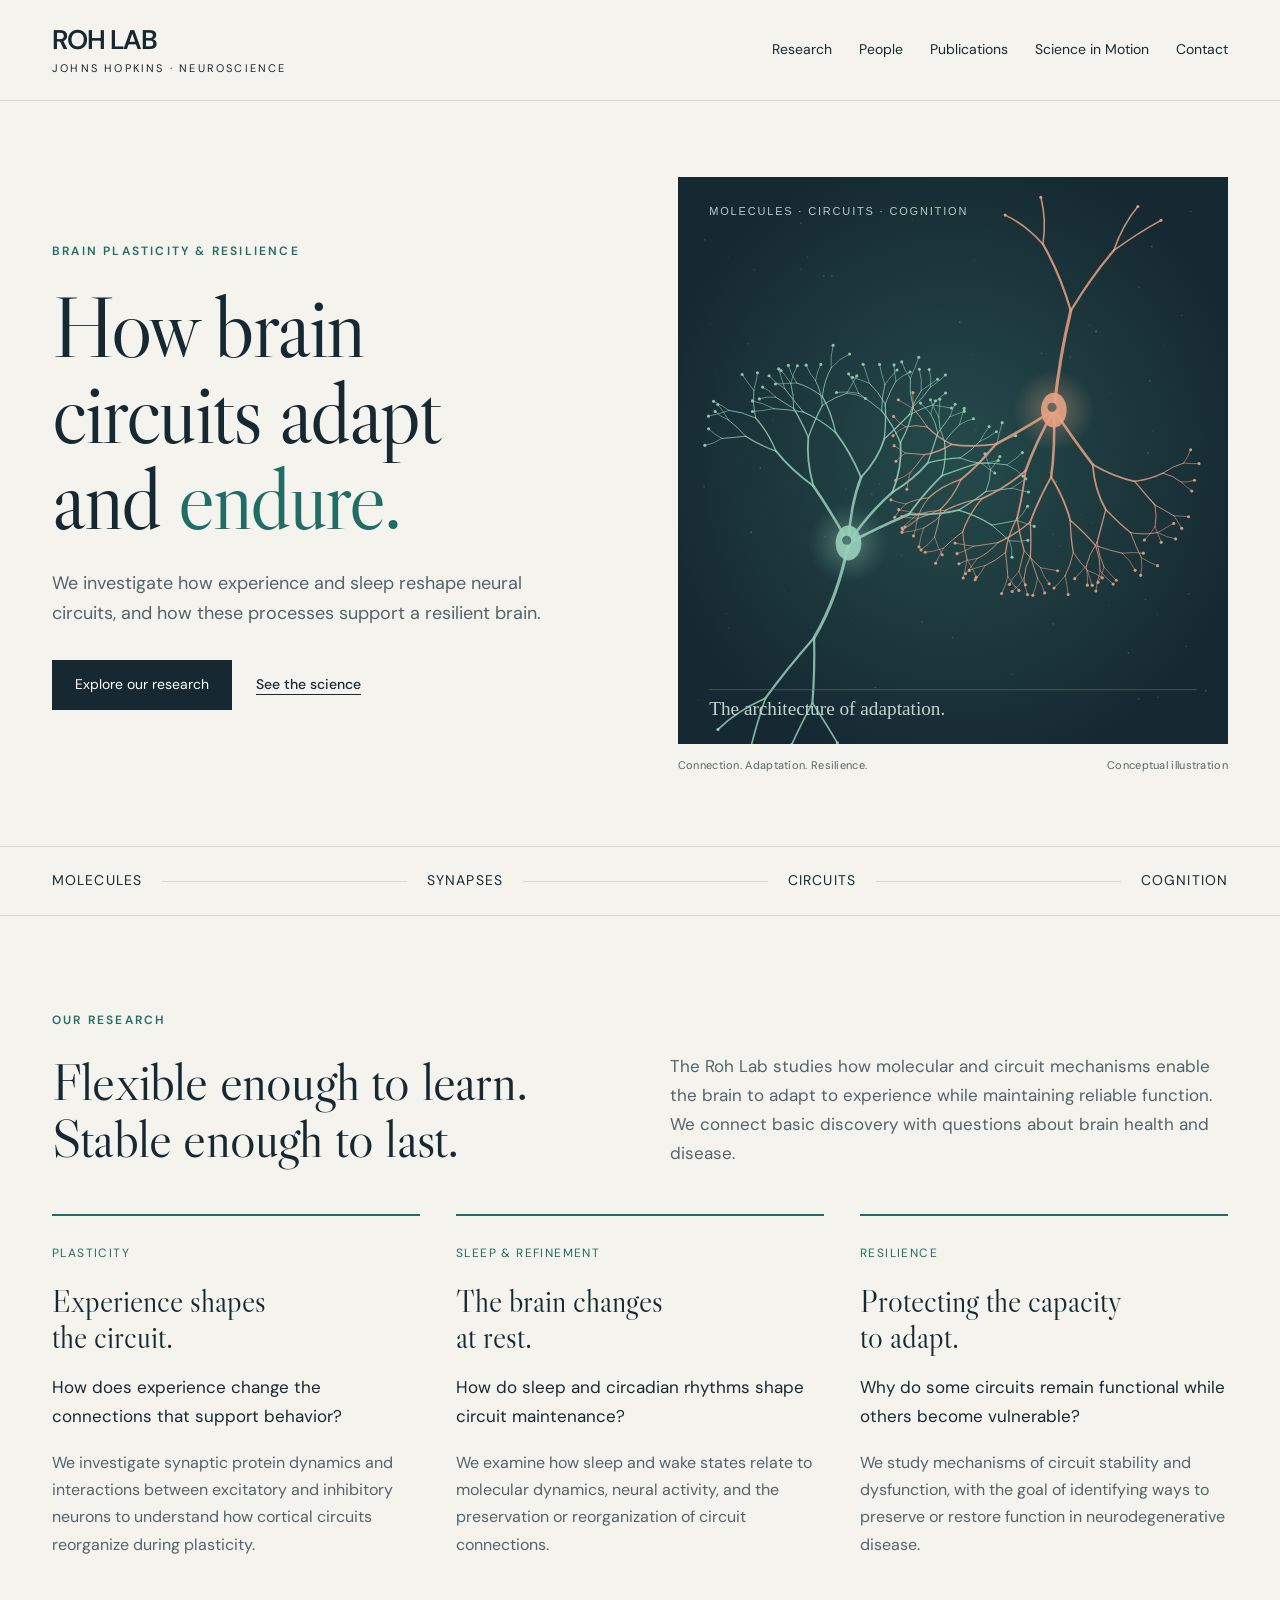
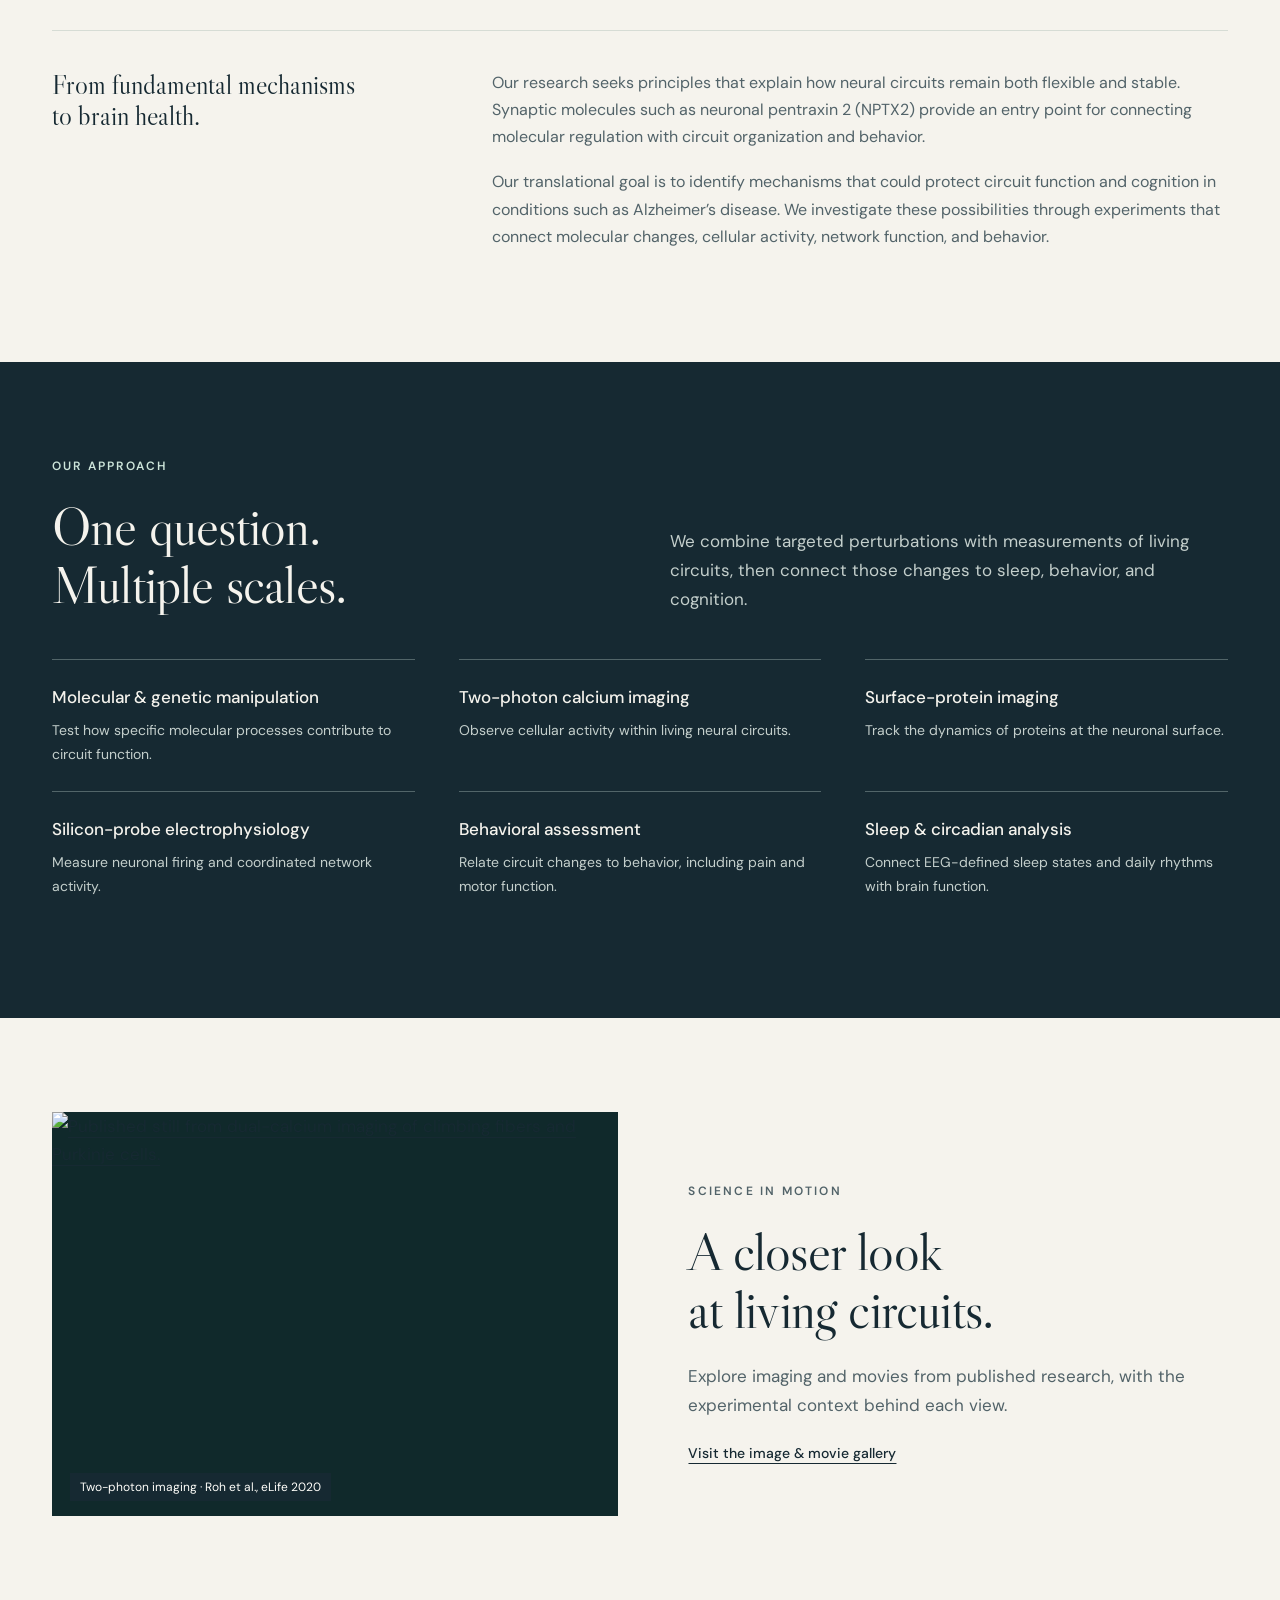
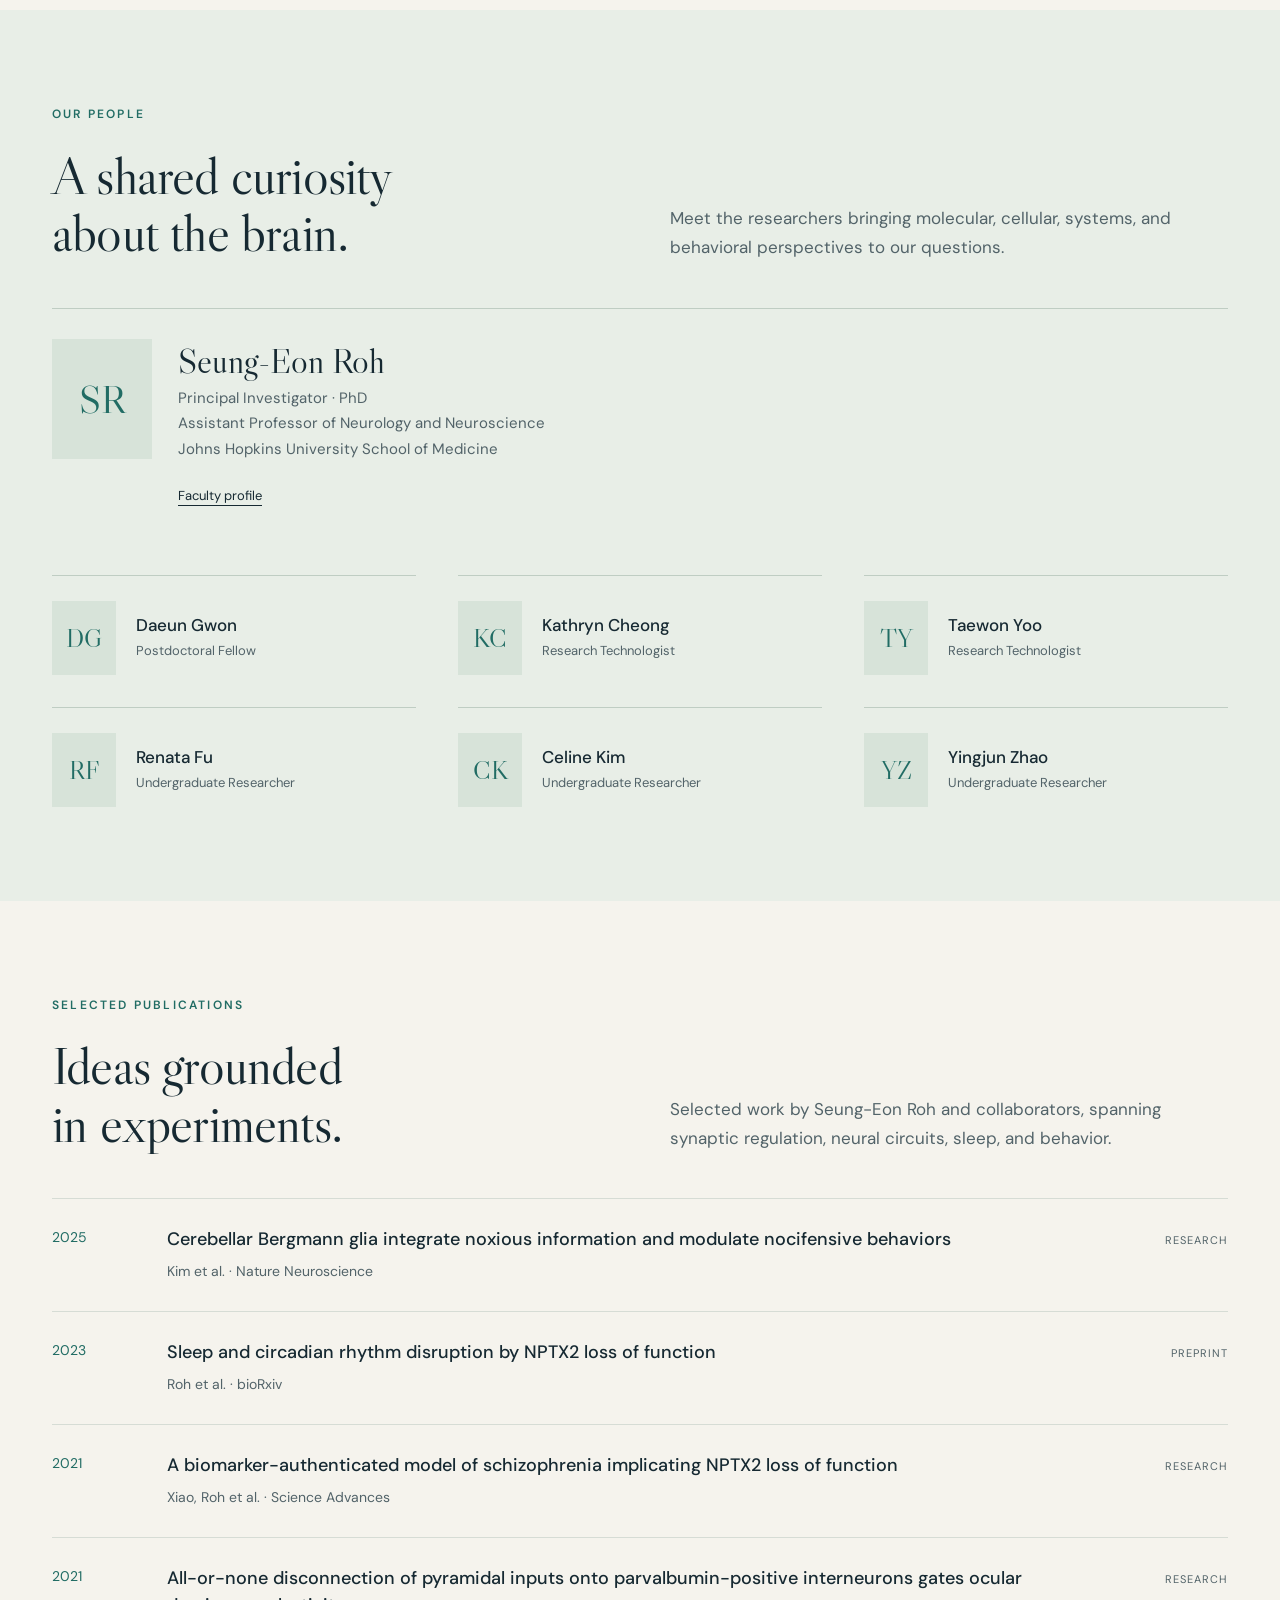
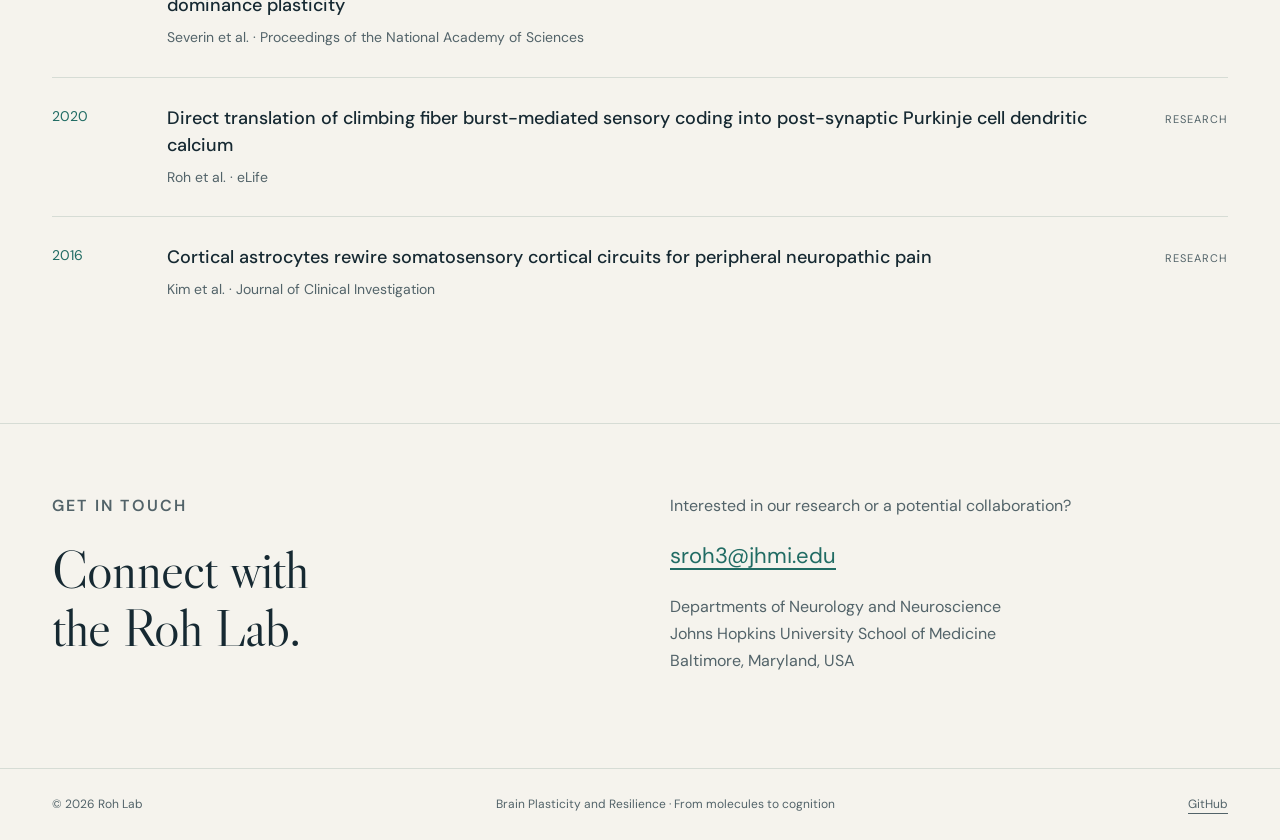
==== index.html @ f1be4c91 "Create Roh Lab research website and media gallery Add responsive research, people, publications, and" ====
<!doctype html>
<html lang="en"><head><meta charset="utf-8"><meta name="viewport" content="width=device-width,initial-scale=1"><meta name="description" content="The Roh Lab at Johns Hopkins studies molecular and circuit mechanisms of brain plasticity, sleep, and resilience, from molecules to cognition."><meta name="theme-color" content="#162932"><title>Roh Lab | Brain Plasticity and Resilience</title><link rel="stylesheet" href="style.css"><link rel="icon" href="data:image/svg+xml,%3Csvg xmlns='http://www.w3.org/2000/svg' viewBox='0 0 64 64'%3E%3Crect width='64' height='64' rx='12' fill='%23162932'/%3E%3Ctext x='32' y='45' text-anchor='middle' font-family='Georgia' font-size='44' fill='%23cde5da'%3ER%3C/text%3E%3C/svg%3E"></head>
<body><a class="skip" href="#main">Skip to content</a><header class="site-header"><div class="wrap header-inner"><a class="brand" href="index.html" aria-label="Roh Lab home"><strong>ROH LAB</strong><span>Johns Hopkins · Neuroscience</span></a><nav class="nav" aria-label="Main navigation"><a href="#research">Research</a><a href="#people">People</a><a href="#publications">Publications</a><a href="media.html">Science in Motion</a><a href="#contact">Contact</a></nav></div></header>
<main id="main"><section class="hero"><div class="wrap hero-grid"><div><p class="eyebrow">Brain plasticity &amp; resilience</p><h1>How brain<br>circuits adapt<br>and <em>endure.</em></h1><p class="hero-copy">We investigate how experience and sleep reshape neural circuits, and how these processes support a resilient brain.</p><div class="actions"><a class="button" href="#research">Explore our research</a><a class="text-link" href="media.html">See the science</a></div></div><figure class="hero-figure"><img src="circuit.svg" alt="Conceptual illustration of interacting neural branches, connecting molecular processes with circuit organization."><figcaption><span>Connection. Adaptation. Resilience.</span><span>Conceptual illustration</span></figcaption></figure></div></section>
<div class="scale-bar"><div class="wrap scales"><span>MOLECULES</span><span class="connector" aria-hidden="true"></span><span>SYNAPSES</span><span class="connector" aria-hidden="true"></span><span>CIRCUITS</span><span class="connector" aria-hidden="true"></span><span>COGNITION</span></div></div>
<section id="research" class="section"><div class="wrap"><div class="section-heading"><div><p class="eyebrow">Our research</p><h2>Flexible enough to learn.<br>Stable enough to last.</h2></div><p class="section-intro">The Roh Lab studies how molecular and circuit mechanisms enable the brain to adapt to experience while maintaining reliable function. We connect basic discovery with questions about brain health and disease.</p></div><div class="themes"><article class="theme"><span class="label">Plasticity</span><h3>Experience shapes<br>the circuit.</h3><p class="question">How does experience change the connections that support behavior?</p><p>We investigate synaptic protein dynamics and interactions between excitatory and inhibitory neurons to understand how cortical circuits reorganize during plasticity.</p></article><article class="theme"><span class="label">Sleep &amp; refinement</span><h3>The brain changes<br>at rest.</h3><p class="question">How do sleep and circadian rhythms shape circuit maintenance?</p><p>We examine how sleep and wake states relate to molecular dynamics, neural activity, and the preservation or reorganization of circuit connections.</p></article><article class="theme"><span class="label">Resilience</span><h3>Protecting the capacity<br>to adapt.</h3><p class="question">Why do some circuits remain functional while others become vulnerable?</p><p>We study mechanisms of circuit stability and dysfunction, with the goal of identifying ways to preserve or restore function in neurodegenerative disease.</p></article></div><div class="statement"><h3>From fundamental mechanisms<br>to brain health.</h3><div><p>Our research seeks principles that explain how neural circuits remain both flexible and stable. Synaptic molecules such as neuronal pentraxin 2 (NPTX2) provide an entry point for connecting molecular regulation with circuit organization and behavior.</p><p>Our translational goal is to identify mechanisms that could protect circuit function and cognition in conditions such as Alzheimer’s disease. We investigate these possibilities through experiments that connect molecular changes, cellular activity, network function, and behavior.</p></div></div></div></section>
<section class="section dark" aria-labelledby="approach-title"><div class="wrap"><div class="section-heading"><div><p class="eyebrow">Our approach</p><h2 id="approach-title">One question.<br>Multiple scales.</h2></div><p class="section-intro">We combine targeted perturbations with measurements of living circuits, then connect those changes to sleep, behavior, and cognition.</p></div><div class="methods"><article class="method"><h3>Molecular &amp; genetic manipulation</h3><p>Test how specific molecular processes contribute to circuit function.</p></article><article class="method"><h3>Two-photon calcium imaging</h3><p>Observe cellular activity within living neural circuits.</p></article><article class="method"><h3>Surface-protein imaging</h3><p>Track the dynamics of proteins at the neuronal surface.</p></article><article class="method"><h3>Silicon-probe electrophysiology</h3><p>Measure neuronal firing and coordinated network activity.</p></article><article class="method"><h3>Behavioral assessment</h3><p>Relate circuit changes to behavior, including pain and motor function.</p></article><article class="method"><h3>Sleep &amp; circadian analysis</h3><p>Connect EEG-defined sleep states and daily rhythms with brain function.</p></article></div></div></section>
<section class="section"><div class="wrap media-teaser"><a class="still" href="media.html" aria-label="Explore published dual-calcium imaging video"><img loading="lazy" src="https://iiif.elifesciences.org/lax/61593%2Felife-61593-video1.jpg/full/800,/0/default.jpg" alt="Published still from dual-calcium imaging of climbing fibers and Purkinje cells."><span class="still-label">Two-photon imaging · Roh et al., eLife 2020</span></a><div><p class="eyebrow">Science in motion</p><h2>A closer look<br>at living circuits.</h2><p>Explore imaging and movies from published research, with the experimental context behind each view.</p><a class="text-link" href="media.html">Visit the image &amp; movie gallery</a></div></div></section>
<section id="people" class="section people-section"><div class="wrap"><div class="section-heading"><div><p class="eyebrow">Our people</p><h2>A shared curiosity<br>about the brain.</h2></div><p class="section-intro">Meet the researchers bringing molecular, cellular, systems, and behavioral perspectives to our questions.</p></div><div class="people"><article class="pi"><div class="initial" aria-hidden="true">SR</div><div><h3>Seung-Eon Roh</h3><p>Principal Investigator · PhD<br>Assistant Professor of Neurology and Neuroscience<br>Johns Hopkins University School of Medicine</p><a href="https://profiles.hopkinsmedicine.org/provider/seung-eon-roh/2777905">Faculty profile</a></div></article><article class="person"><div class="initial" aria-hidden="true">DG</div><div><h3>Daeun Gwon</h3><p>Postdoctoral Fellow</p></div></article><article class="person"><div class="initial" aria-hidden="true">KC</div><div><h3>Kathryn Cheong</h3><p>Research Technologist</p></div></article><article class="person"><div class="initial" aria-hidden="true">TY</div><div><h3>Taewon Yoo</h3><p>Research Technologist</p></div></article><article class="person"><div class="initial" aria-hidden="true">RF</div><div><h3>Renata Fu</h3><p>Undergraduate Researcher</p></div></article><article class="person"><div class="initial" aria-hidden="true">CK</div><div><h3>Celine Kim</h3><p>Undergraduate Researcher</p></div></article><article class="person"><div class="initial" aria-hidden="true">YZ</div><div><h3>Yingjun Zhao</h3><p>Undergraduate Researcher</p></div></article></div></div></section>
<section id="publications" class="section"><div class="wrap"><div class="section-heading"><div><p class="eyebrow">Selected publications</p><h2>Ideas grounded<br>in experiments.</h2></div><p class="section-intro">Selected work by Seung-Eon Roh and collaborators, spanning synaptic regulation, neural circuits, sleep, and behavior.</p></div><article class="publication"><span class="year">2025</span><div><h3><a href="https://doi.org/10.1038/s41593-024-01807-z">Cerebellar Bergmann glia integrate noxious information and modulate nocifensive behaviors</a></h3><p>Kim et al. · Nature Neuroscience</p></div><span class="pub-type">Research</span></article><article class="publication"><span class="year">2023</span><div><h3><a href="https://doi.org/10.1101/2023.09.26.559408">Sleep and circadian rhythm disruption by NPTX2 loss of function</a></h3><p>Roh et al. · bioRxiv</p></div><span class="pub-type">Preprint</span></article><article class="publication"><span class="year">2021</span><div><h3><a href="https://doi.org/10.1126/sciadv.abf6935">A biomarker-authenticated model of schizophrenia implicating NPTX2 loss of function</a></h3><p>Xiao, Roh et al. · Science Advances</p></div><span class="pub-type">Research</span></article><article class="publication"><span class="year">2021</span><div><h3><a href="https://doi.org/10.1073/pnas.2105388118">All-or-none disconnection of pyramidal inputs onto parvalbumin-positive interneurons gates ocular dominance plasticity</a></h3><p>Severin et al. · Proceedings of the National Academy of Sciences</p></div><span class="pub-type">Research</span></article><article class="publication"><span class="year">2020</span><div><h3><a href="https://doi.org/10.7554/eLife.61593">Direct translation of climbing fiber burst-mediated sensory coding into post-synaptic Purkinje cell dendritic calcium</a></h3><p>Roh et al. · eLife</p></div><span class="pub-type">Research</span></article><article class="publication"><span class="year">2016</span><div><h3><a href="https://doi.org/10.1172/JCI82859">Cortical astrocytes rewire somatosensory cortical circuits for peripheral neuropathic pain</a></h3><p>Kim et al. · Journal of Clinical Investigation</p></div><span class="pub-type">Research</span></article></div></section>
<section id="contact" class="contact"><div class="wrap contact-grid"><div><p class="eyebrow">Get in touch</p><h2>Connect with<br>the Roh Lab.</h2></div><div><p>Interested in our research or a potential collaboration?</p><p><a class="email" href="mailto:sroh3@jhmi.edu">sroh3@jhmi.edu</a></p><p>Departments of Neurology and Neuroscience<br>Johns Hopkins University School of Medicine<br>Baltimore, Maryland, USA</p></div></div></section></main><footer class="footer"><div class="wrap footer-inner"><span>© 2026 Roh Lab</span><span>Brain Plasticity and Resilience · From molecules to cognition</span><a href="https://github.com/NeuRoh1">GitHub</a></div></footer></body></html>
---- style.css ----
@import url('https://fonts.googleapis.com/css2?family=DM+Sans:wght@400;500;600;700&family=Libre+Caslon+Display&display=swap');
:root{--paper:#f5f3ed;--white:#fffefa;--ink:#162932;--muted:#526369;--teal:#216c64;--line:#d6dcd5;--mint:#cde5da;--coral:#e8a183;--serif:'Libre Caslon Display',Georgia,serif;--sans:'DM Sans',Arial,sans-serif}*{box-sizing:border-box}html{scroll-behavior:smooth;scroll-padding-top:110px}body{margin:0;background:var(--paper);color:var(--ink);font:400 17px/1.7 var(--sans)}a{color:inherit;text-underline-offset:5px}a:hover{color:var(--teal)}a:focus-visible,summary:focus-visible,video:focus-visible{outline:3px solid var(--teal);outline-offset:5px}img,svg,video{display:block;max-width:100%}button,a{-webkit-tap-highlight-color:transparent}.skip{position:fixed;top:-100px;left:20px;z-index:10;background:var(--ink);color:white;padding:10px}.skip:focus{top:10px}.wrap{width:min(1240px,calc(100% - 104px));margin-inline:auto}.site-header{background:var(--paper);border-bottom:1px solid var(--line)}.header-inner{display:flex;justify-content:space-between;align-items:center;gap:32px;min-height:100px}.brand{text-decoration:none;line-height:1;white-space:nowrap}.brand strong{font-size:27px;font-weight:600;letter-spacing:-1px}.brand span{display:block;font-size:11px;letter-spacing:2.2px;margin-top:10px;text-transform:uppercase}.nav{display:flex;align-items:center;gap:27px;font-size:14px}.nav a{text-decoration:none;white-space:nowrap}.nav a:hover,.nav [aria-current]{text-decoration:underline;text-underline-offset:8px}.hero{padding:76px 0 72px}.hero-grid{display:grid;grid-template-columns:1.05fr 1fr;gap:48px;align-items:center}.eyebrow{text-transform:uppercase;font-size:12px;font-weight:600;letter-spacing:2.2px;color:var(--teal);margin:0 0 22px}.hero h1{font:400 clamp(58px,6.8vw,96px)/.99 var(--serif);letter-spacing:-2.5px;margin:0 0 27px}.hero h1 em{font-style:normal;color:var(--teal)}.hero-copy{max-width:510px;font-size:18px;line-height:1.65;color:var(--muted)}.actions{display:flex;gap:24px;align-items:center;flex-wrap:wrap;margin-top:32px}.button{display:inline-block;background:var(--ink);color:var(--white);border:1px solid var(--ink);padding:12px 22px;text-decoration:none;font-size:14px}.button:hover{background:var(--teal);border-color:var(--teal);color:white}.text-link{font-size:14px;font-weight:500}.hero-figure{margin:0;position:relative}.hero-figure img{width:100%;background:var(--ink);aspect-ratio:1/1.03;object-fit:cover}.hero-figure figcaption{display:flex;justify-content:space-between;gap:16px;font-size:11px;color:var(--muted);padding-top:12px;letter-spacing:.3px}.scale-bar{border-block:1px solid var(--line);padding:22px 0}.scales{display:flex;justify-content:space-between;gap:20px;align-items:center;font-size:14px;letter-spacing:1.1px}.scales .connector{height:1px;background:var(--line);flex:1}.section{padding:94px 0;scroll-margin-top:20px}.section-heading{display:grid;grid-template-columns:1fr 1fr;gap:60px;margin-bottom:46px;align-items:end}h2{font:400 clamp(40px,4.2vw,62px)/1.07 var(--serif);letter-spacing:-.8px;margin:0}h3{font:400 31px/1.15 var(--serif);margin:0 0 18px}p{margin:0 0 18px}.section-intro{color:var(--muted);margin:0;max-width:560px}.themes{display:grid;grid-template-columns:repeat(3,1fr);gap:36px}.theme{border-top:2px solid var(--teal);padding-top:27px}.theme .label{display:block;font-size:12px;letter-spacing:1.4px;text-transform:uppercase;color:var(--teal);margin-bottom:21px}.theme p{color:var(--muted);font-size:16px}.question{font-size:17px!important;color:var(--ink)!important}.statement{display:grid;grid-template-columns:1fr 2fr;gap:72px;border-top:1px solid var(--line);margin-top:54px;padding-top:38px}.statement h3{font-size:27px}.statement p{color:var(--muted);font-size:16px}.dark{background:var(--ink);color:var(--paper)}.dark .eyebrow{color:var(--mint)}.dark .section-intro{color:#c4cfcc}.methods{display:grid;grid-template-columns:repeat(3,1fr);gap:0 44px;margin-top:40px}.method{padding:25px 0;border-top:1px solid #526569}.method h3{font:500 17px/1.5 var(--sans);margin:0 0 8px}.method p{font-size:14px;color:#c4cfcc;margin:0}.media-teaser{display:grid;grid-template-columns:1.05fr 1fr;gap:70px;align-items:center}.media-teaser .eyebrow{margin-top:20px}.media-teaser h2{margin-bottom:24px}.media-teaser p{color:var(--muted)}.still{background:#10292b;aspect-ratio:1.4;overflow:hidden;position:relative}.still img{width:100%;height:100%;object-fit:contain}.still .still-label{position:absolute;bottom:15px;left:18px;background:var(--ink);color:var(--white);padding:4px 10px;font-size:12px}.people-section{background:#e8eee7}.people{display:grid;grid-template-columns:repeat(3,1fr);gap:32px 42px}.person{padding:25px 0 0;border-top:1px solid #bfcdc3;display:flex;gap:20px;align-items:center}.initial{display:grid;place-items:center;width:64px;height:74px;flex-shrink:0;background:#d7e3d9;font:400 26px var(--serif);color:var(--teal)}.person h3{font:500 17px/1.4 var(--sans);margin:0 0 3px}.person p{font-size:13px;color:var(--muted);margin:0}.pi{grid-column:1/-1;display:grid;grid-template-columns:100px 1fr;gap:26px;border-top:1px solid #bfcdc3;padding:30px 0 34px}.pi .initial{width:100px;height:120px;font-size:40px}.pi h3{font:400 35px var(--serif);margin:0 0 4px}.pi p{font-size:15px;max-width:700px;color:var(--muted)}.pi a{font-size:13px}.publication{display:grid;grid-template-columns:90px 1fr 100px;gap:25px;padding:27px 0;border-top:1px solid var(--line);align-items:start}.publication .year{font-size:14px;color:var(--teal)}.publication h3{font:500 18px/1.5 var(--sans);margin:0 0 7px}.publication h3 a{text-decoration:none}.publication h3 a:hover{text-decoration:underline}.publication p{font-size:14px;color:var(--muted);margin:0}.pub-type{font-size:11px;text-transform:uppercase;letter-spacing:1px;text-align:right;padding-top:5px;color:var(--muted)}.contact{border-top:1px solid var(--line);padding:68px 0 76px}.contact-grid{display:grid;grid-template-columns:1fr 1fr;gap:60px}.contact h2{margin-bottom:24px}.contact p{color:var(--muted);font-size:16px}.contact .email{font-size:22px;color:var(--teal)}.footer{padding:25px 0;border-top:1px solid var(--line)}.footer-inner{display:flex;justify-content:space-between;gap:20px;font-size:12px;color:var(--muted)}.media-hero{padding:70px 0 45px}.media-hero h1{font:400 clamp(60px,7vw,94px)/1 var(--serif);letter-spacing:-2px;margin:0 0 24px}.media-hero .intro{max-width:650px;color:var(--muted);font-size:18px}.video-feature{display:grid;grid-template-columns:1.25fr 1fr;gap:60px;align-items:start;padding-bottom:80px}.video-frame{background:#0a171c;padding:24px}.video-frame video{width:100%;height:480px;background:#071419;object-fit:contain}.media-info{padding-top:12px}.media-info h2{font-size:45px;margin-bottom:24px}.media-info p{font-size:16px;color:var(--muted)}.media-specs{display:flex;gap:28px;border-block:1px solid var(--line);padding:16px 0;margin:28px 0;font-size:13px}.media-specs strong{display:block;font-size:15px;font-weight:500}.credit{font-size:12px!important}.image-feature{padding:65px 0 80px;border-top:1px solid var(--line);display:grid;grid-template-columns:1fr 1fr;gap:60px;align-items:center}.image-feature img{width:100%;max-height:500px;object-fit:contain;background:#132d32}.image-feature h2{font-size:43px;margin-bottom:24px}.image-feature p{font-size:16px;color:var(--muted)}.image-feature figcaption{font-size:12px;color:var(--muted);margin-top:12px}.image-feature figure{margin:0}.subtle-note{font-size:13px;color:var(--muted)}@media(min-width:1600px){.hero h1{font-size:100px}}@media(max-width:1000px){.wrap{width:calc(100% - 56px)}.nav{gap:16px}.hero-grid{gap:28px}.hero h1{font-size:66px}.themes{gap:25px}.people{grid-template-columns:1fr 1fr}.section-heading{gap:35px}.media-teaser{gap:35px}.methods{gap:0 25px}.video-feature{gap:35px}.video-frame video{height:420px}}@media(max-width:700px){.wrap{width:calc(100% - 40px)}.header-inner{display:block;padding:22px 0 17px;min-height:auto}.brand{display:inline-block}.brand strong{font-size:25px}.brand span{font-size:10px}.nav{gap:19px;overflow:auto;padding:22px 0 3px;font-size:13px}.hero{padding:45px 0}.hero-grid{grid-template-columns:1fr;gap:38px}.hero h1{font-size:68px;letter-spacing:-2px}.hero-copy{font-size:17px}.hero-figure img{aspect-ratio:1.15}.scales{gap:12px;font-size:11px;letter-spacing:0}.section{padding:60px 0}.section-heading{grid-template-columns:1fr;gap:22px;margin-bottom:32px}.themes{grid-template-columns:1fr;gap:25px}.theme{padding-top:22px}.theme h3{max-width:300px}.statement{grid-template-columns:1fr;gap:10px;margin-top:35px}.methods{grid-template-columns:1fr 1fr;gap:0 25px}.media-teaser{grid-template-columns:1fr;gap:20px}.people{grid-template-columns:1fr;gap:20px}.pi{grid-template-columns:70px 1fr;gap:20px}.pi .initial{width:70px;height:90px;font-size:30px}.pi h3{font-size:30px}.person{padding-top:20px}.publication{grid-template-columns:46px 1fr;gap:15px}.pub-type{grid-column:2;text-align:left;padding:0}.publication h3{font-size:16px}.contact-grid{grid-template-columns:1fr;gap:15px}.footer-inner{display:block}.footer-inner span{display:block;margin-bottom:8px}.media-hero{padding-top:45px}.media-hero h1{font-size:64px}.video-feature{grid-template-columns:1fr;gap:20px;padding-bottom:55px}.video-frame video{height:420px}.image-feature{grid-template-columns:1fr;gap:25px;padding:50px 0}.media-info h2{font-size:38px}.image-feature h2{font-size:38px}.media-specs{gap:20px}}@media(prefers-reduced-motion:reduce){html{scroll-behavior:auto}}
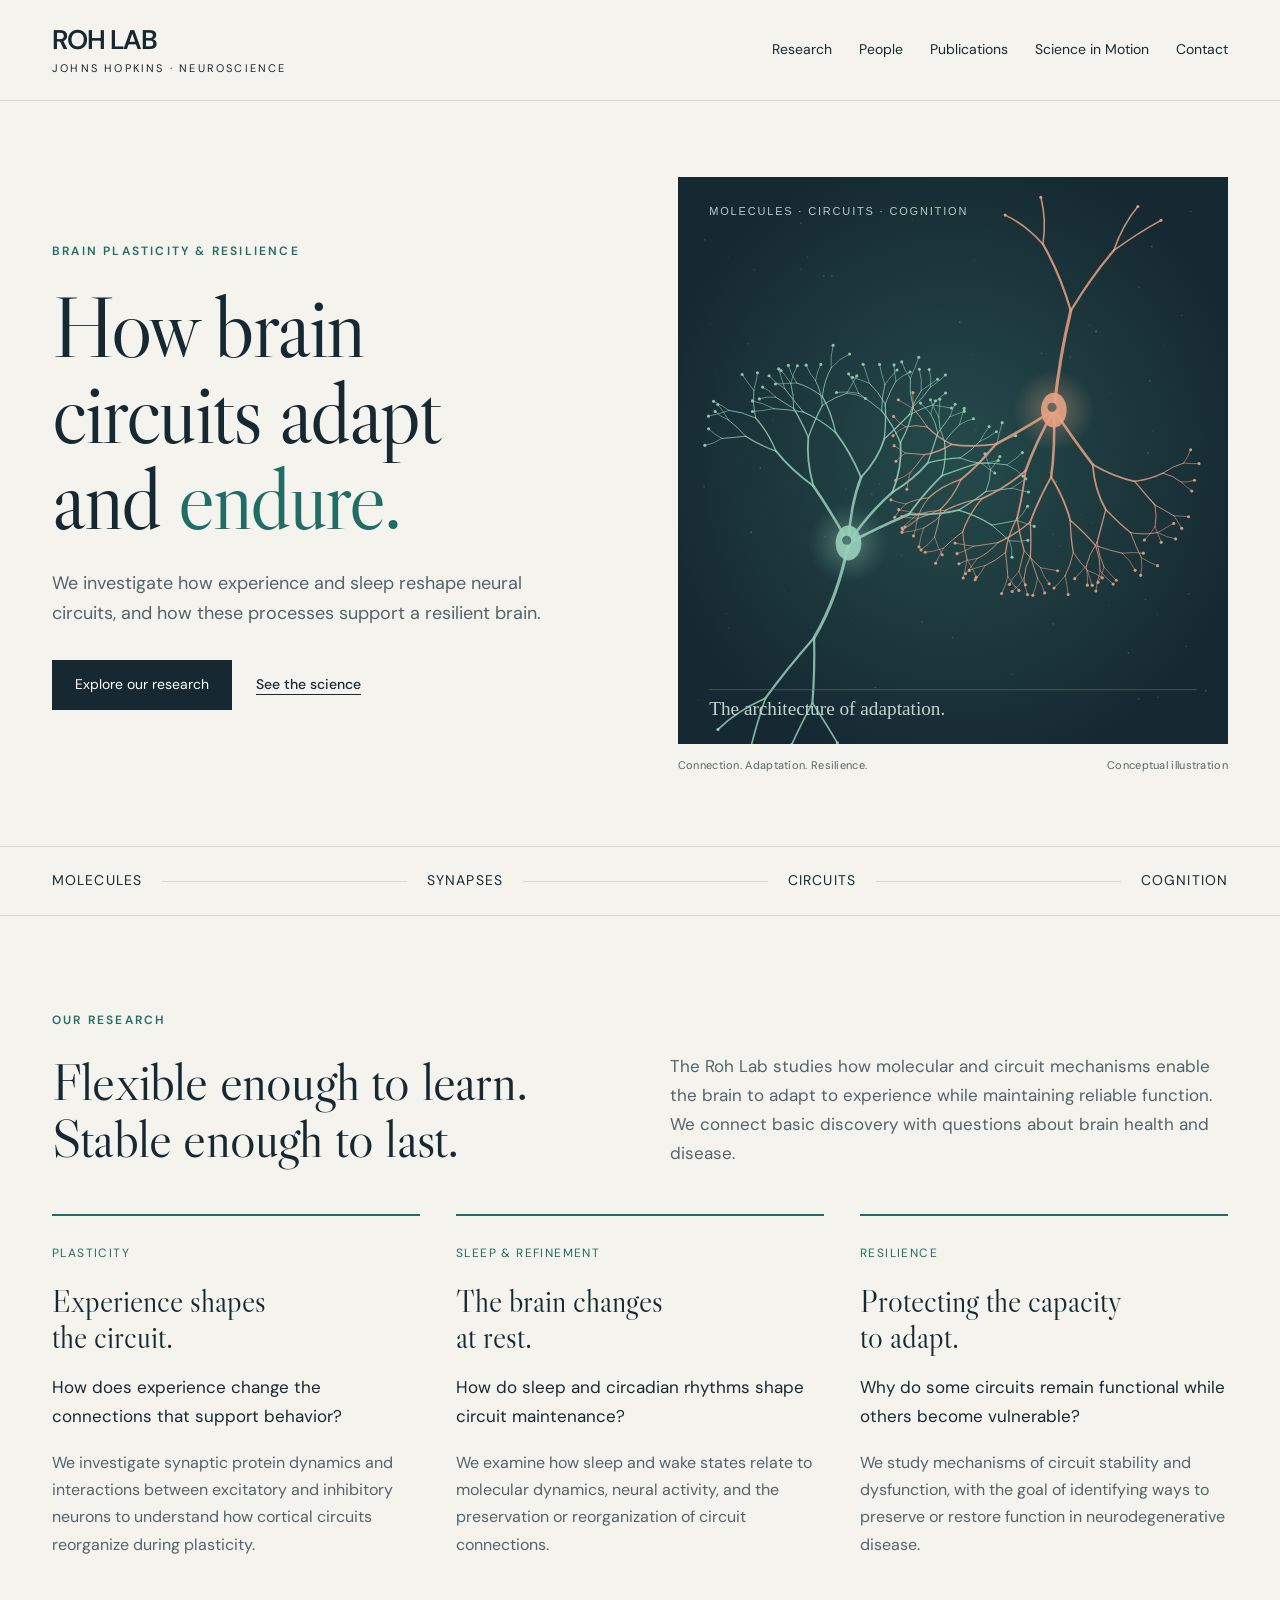
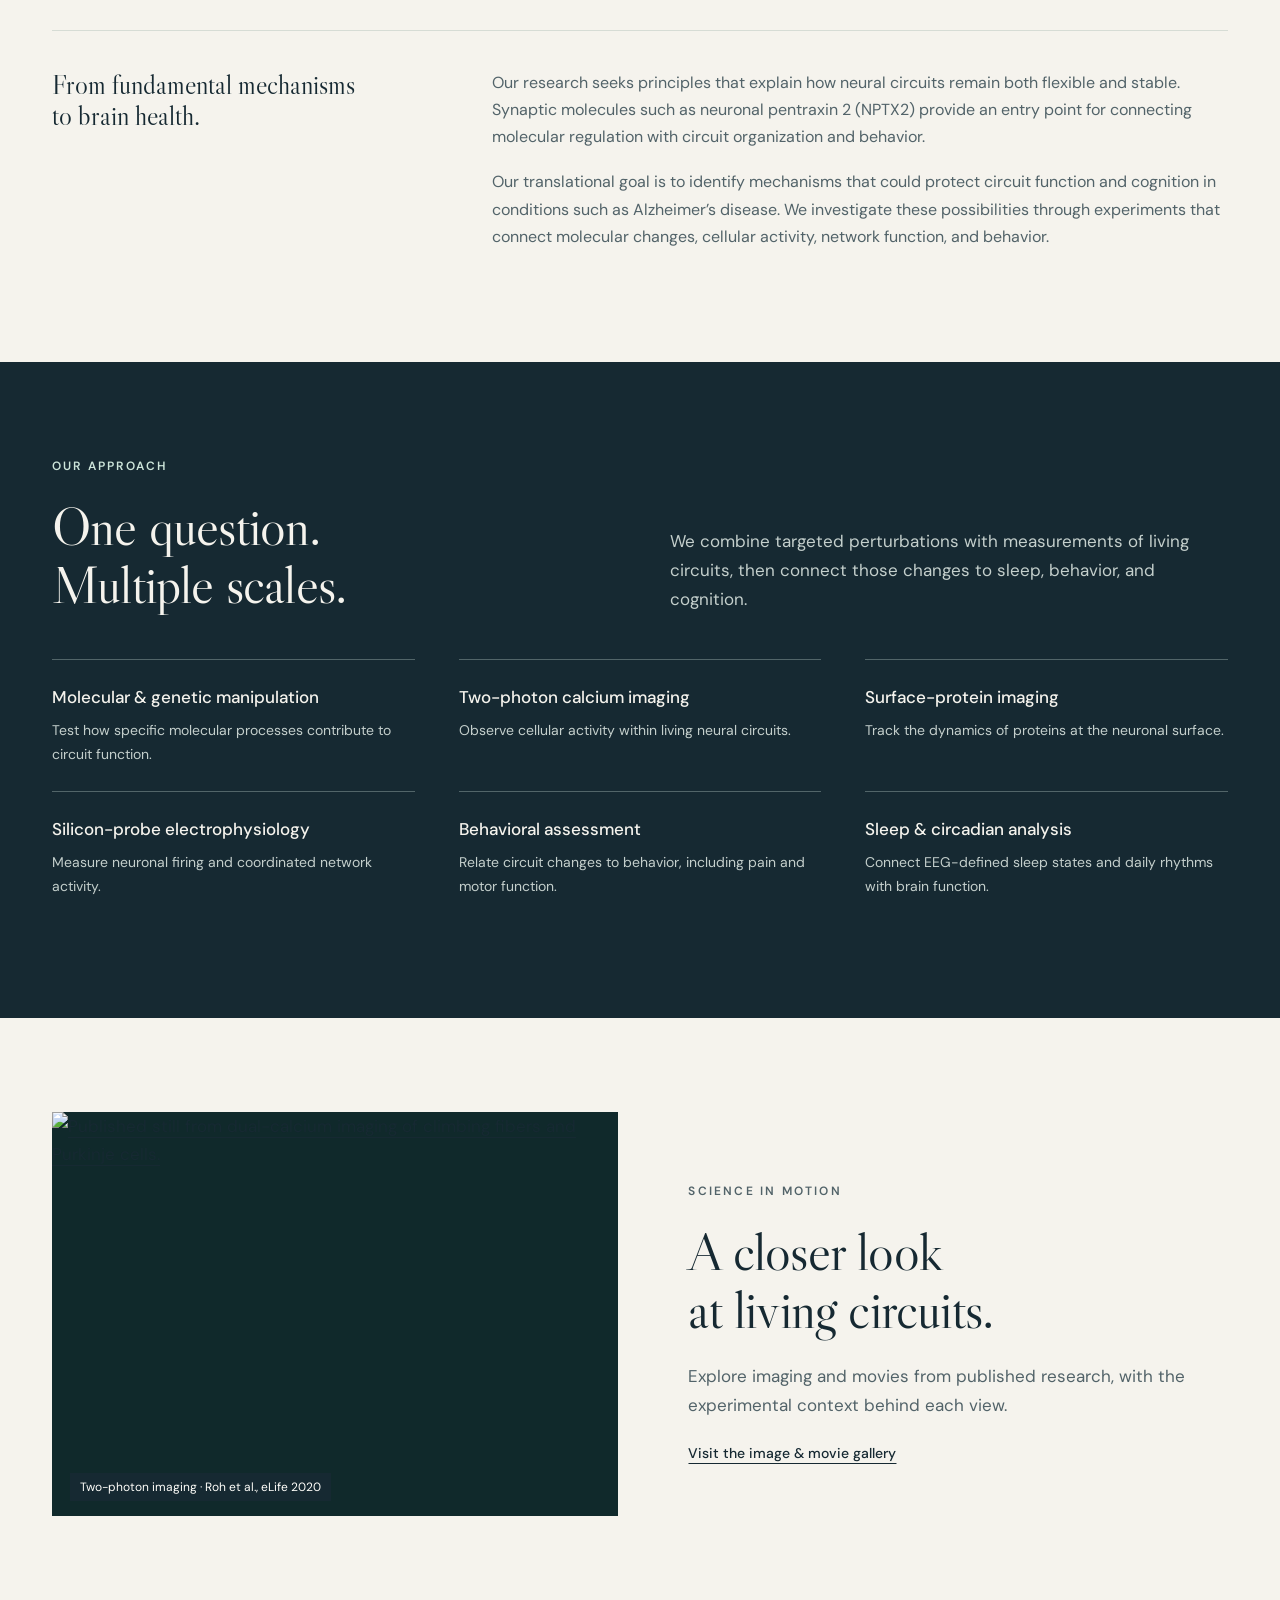
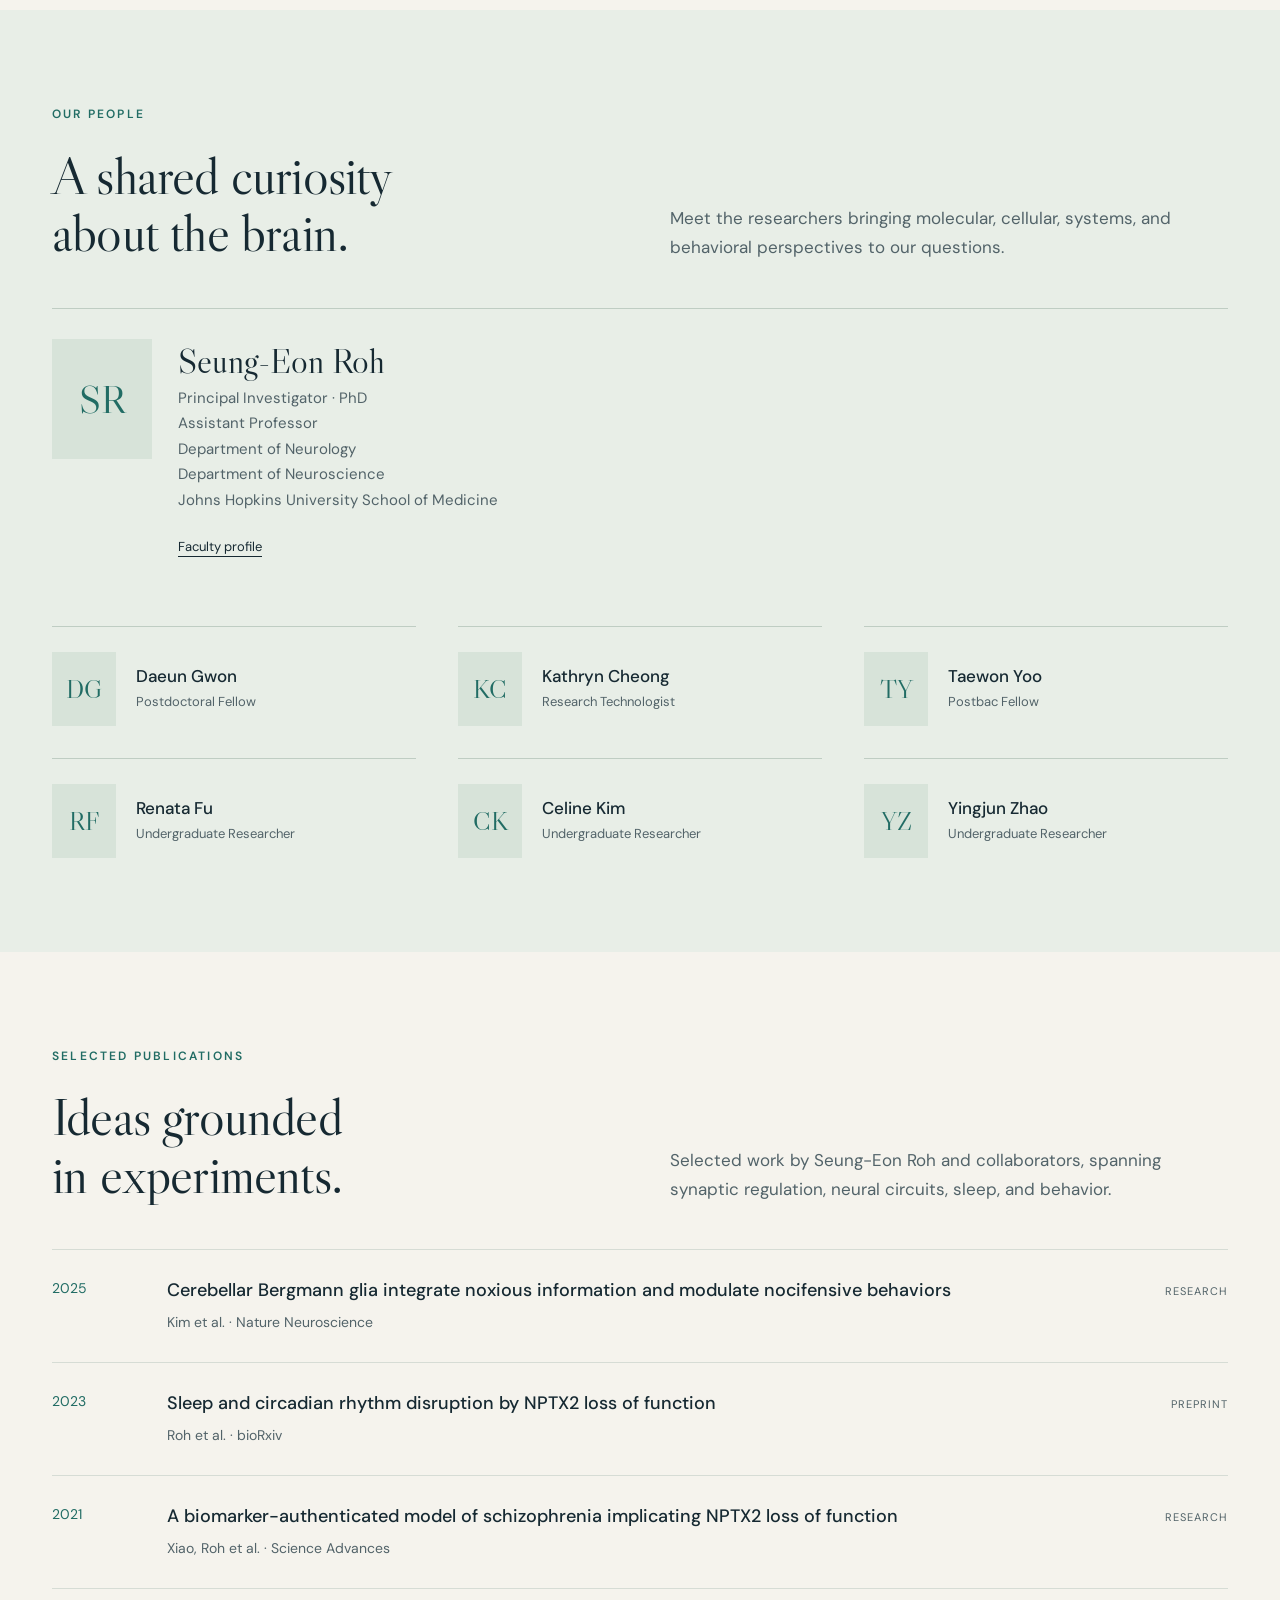
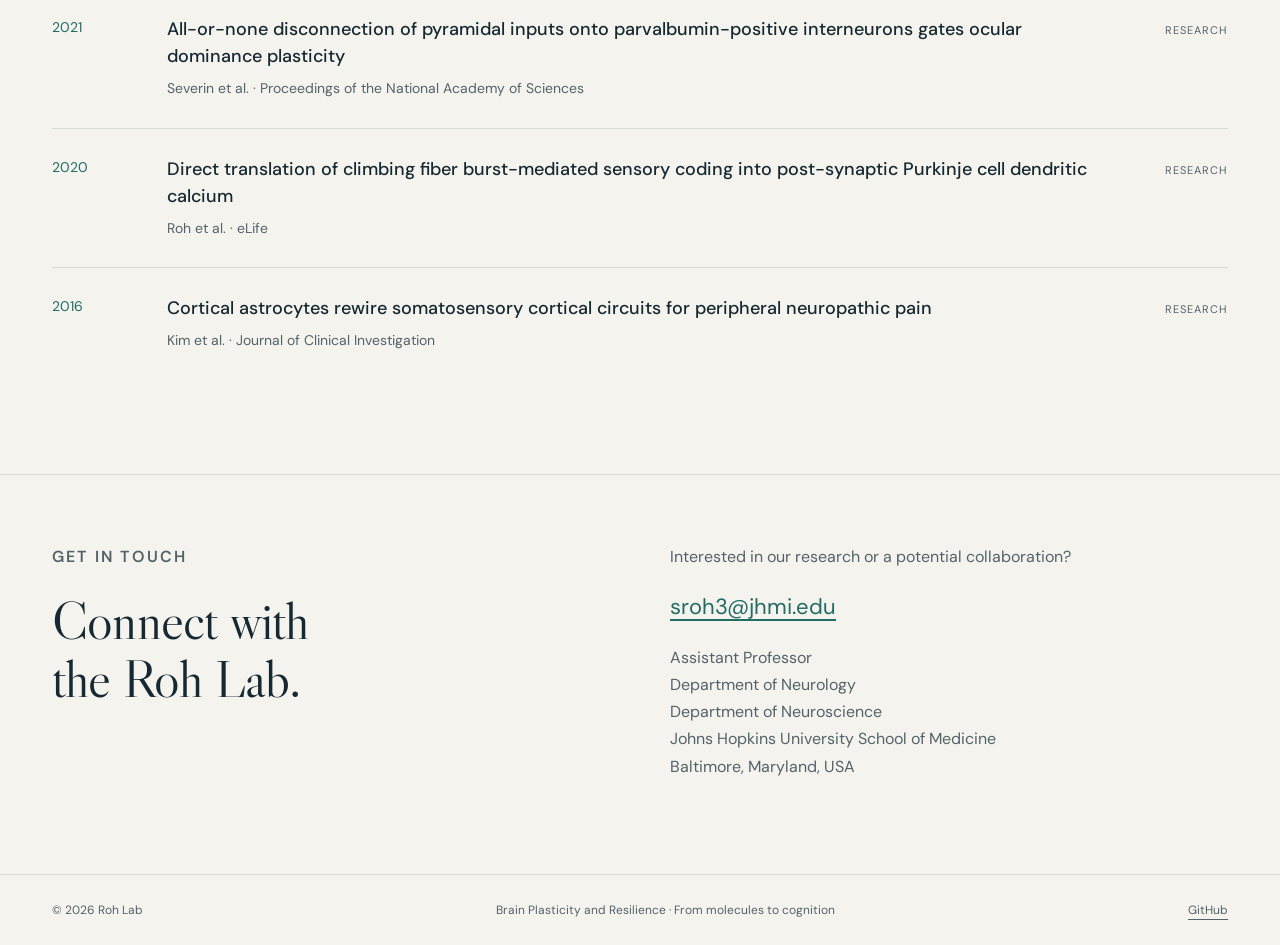
==== commit 10dd15c8: "Update Taewon Yoo’s role and PI affiliation" ====
--- a/index.html
+++ b/index.html
@@ -6,6 +6,6 @@
 <section id="research" class="section"><div class="wrap"><div class="section-heading"><div><p class="eyebrow">Our research</p><h2>Flexible enough to learn.<br>Stable enough to last.</h2></div><p class="section-intro">The Roh Lab studies how molecular and circuit mechanisms enable the brain to adapt to experience while maintaining reliable function. We connect basic discovery with questions about brain health and disease.</p></div><div class="themes"><article class="theme"><span class="label">Plasticity</span><h3>Experience shapes<br>the circuit.</h3><p class="question">How does experience change the connections that support behavior?</p><p>We investigate synaptic protein dynamics and interactions between excitatory and inhibitory neurons to understand how cortical circuits reorganize during plasticity.</p></article><article class="theme"><span class="label">Sleep &amp; refinement</span><h3>The brain changes<br>at rest.</h3><p class="question">How do sleep and circadian rhythms shape circuit maintenance?</p><p>We examine how sleep and wake states relate to molecular dynamics, neural activity, and the preservation or reorganization of circuit connections.</p></article><article class="theme"><span class="label">Resilience</span><h3>Protecting the capacity<br>to adapt.</h3><p class="question">Why do some circuits remain functional while others become vulnerable?</p><p>We study mechanisms of circuit stability and dysfunction, with the goal of identifying ways to preserve or restore function in neurodegenerative disease.</p></article></div><div class="statement"><h3>From fundamental mechanisms<br>to brain health.</h3><div><p>Our research seeks principles that explain how neural circuits remain both flexible and stable. Synaptic molecules such as neuronal pentraxin 2 (NPTX2) provide an entry point for connecting molecular regulation with circuit organization and behavior.</p><p>Our translational goal is to identify mechanisms that could protect circuit function and cognition in conditions such as Alzheimer’s disease. We investigate these possibilities through experiments that connect molecular changes, cellular activity, network function, and behavior.</p></div></div></div></section>
 <section class="section dark" aria-labelledby="approach-title"><div class="wrap"><div class="section-heading"><div><p class="eyebrow">Our approach</p><h2 id="approach-title">One question.<br>Multiple scales.</h2></div><p class="section-intro">We combine targeted perturbations with measurements of living circuits, then connect those changes to sleep, behavior, and cognition.</p></div><div class="methods"><article class="method"><h3>Molecular &amp; genetic manipulation</h3><p>Test how specific molecular processes contribute to circuit function.</p></article><article class="method"><h3>Two-photon calcium imaging</h3><p>Observe cellular activity within living neural circuits.</p></article><article class="method"><h3>Surface-protein imaging</h3><p>Track the dynamics of proteins at the neuronal surface.</p></article><article class="method"><h3>Silicon-probe electrophysiology</h3><p>Measure neuronal firing and coordinated network activity.</p></article><article class="method"><h3>Behavioral assessment</h3><p>Relate circuit changes to behavior, including pain and motor function.</p></article><article class="method"><h3>Sleep &amp; circadian analysis</h3><p>Connect EEG-defined sleep states and daily rhythms with brain function.</p></article></div></div></section>
 <section class="section"><div class="wrap media-teaser"><a class="still" href="media.html" aria-label="Explore published dual-calcium imaging video"><img loading="lazy" src="https://iiif.elifesciences.org/lax/61593%2Felife-61593-video1.jpg/full/800,/0/default.jpg" alt="Published still from dual-calcium imaging of climbing fibers and Purkinje cells."><span class="still-label">Two-photon imaging · Roh et al., eLife 2020</span></a><div><p class="eyebrow">Science in motion</p><h2>A closer look<br>at living circuits.</h2><p>Explore imaging and movies from published research, with the experimental context behind each view.</p><a class="text-link" href="media.html">Visit the image &amp; movie gallery</a></div></div></section>
-<section id="people" class="section people-section"><div class="wrap"><div class="section-heading"><div><p class="eyebrow">Our people</p><h2>A shared curiosity<br>about the brain.</h2></div><p class="section-intro">Meet the researchers bringing molecular, cellular, systems, and behavioral perspectives to our questions.</p></div><div class="people"><article class="pi"><div class="initial" aria-hidden="true">SR</div><div><h3>Seung-Eon Roh</h3><p>Principal Investigator · PhD<br>Assistant Professor of Neurology and Neuroscience<br>Johns Hopkins University School of Medicine</p><a href="https://profiles.hopkinsmedicine.org/provider/seung-eon-roh/2777905">Faculty profile</a></div></article><article class="person"><div class="initial" aria-hidden="true">DG</div><div><h3>Daeun Gwon</h3><p>Postdoctoral Fellow</p></div></article><article class="person"><div class="initial" aria-hidden="true">KC</div><div><h3>Kathryn Cheong</h3><p>Research Technologist</p></div></article><article class="person"><div class="initial" aria-hidden="true">TY</div><div><h3>Taewon Yoo</h3><p>Research Technologist</p></div></article><article class="person"><div class="initial" aria-hidden="true">RF</div><div><h3>Renata Fu</h3><p>Undergraduate Researcher</p></div></article><article class="person"><div class="initial" aria-hidden="true">CK</div><div><h3>Celine Kim</h3><p>Undergraduate Researcher</p></div></article><article class="person"><div class="initial" aria-hidden="true">YZ</div><div><h3>Yingjun Zhao</h3><p>Undergraduate Researcher</p></div></article></div></div></section>
+<section id="people" class="section people-section"><div class="wrap"><div class="section-heading"><div><p class="eyebrow">Our people</p><h2>A shared curiosity<br>about the brain.</h2></div><p class="section-intro">Meet the researchers bringing molecular, cellular, systems, and behavioral perspectives to our questions.</p></div><div class="people"><article class="pi"><div class="initial" aria-hidden="true">SR</div><div><h3>Seung-Eon Roh</h3><p>Principal Investigator · PhD<br>Assistant Professor<br>Department of Neurology<br>Department of Neuroscience<br>Johns Hopkins University School of Medicine</p><a href="https://profiles.hopkinsmedicine.org/provider/seung-eon-roh/2777905">Faculty profile</a></div></article><article class="person"><div class="initial" aria-hidden="true">DG</div><div><h3>Daeun Gwon</h3><p>Postdoctoral Fellow</p></div></article><article class="person"><div class="initial" aria-hidden="true">KC</div><div><h3>Kathryn Cheong</h3><p>Research Technologist</p></div></article><article class="person"><div class="initial" aria-hidden="true">TY</div><div><h3>Taewon Yoo</h3><p>Postbac Fellow</p></div></article><article class="person"><div class="initial" aria-hidden="true">RF</div><div><h3>Renata Fu</h3><p>Undergraduate Researcher</p></div></article><article class="person"><div class="initial" aria-hidden="true">CK</div><div><h3>Celine Kim</h3><p>Undergraduate Researcher</p></div></article><article class="person"><div class="initial" aria-hidden="true">YZ</div><div><h3>Yingjun Zhao</h3><p>Undergraduate Researcher</p></div></article></div></div></section>
 <section id="publications" class="section"><div class="wrap"><div class="section-heading"><div><p class="eyebrow">Selected publications</p><h2>Ideas grounded<br>in experiments.</h2></div><p class="section-intro">Selected work by Seung-Eon Roh and collaborators, spanning synaptic regulation, neural circuits, sleep, and behavior.</p></div><article class="publication"><span class="year">2025</span><div><h3><a href="https://doi.org/10.1038/s41593-024-01807-z">Cerebellar Bergmann glia integrate noxious information and modulate nocifensive behaviors</a></h3><p>Kim et al. · Nature Neuroscience</p></div><span class="pub-type">Research</span></article><article class="publication"><span class="year">2023</span><div><h3><a href="https://doi.org/10.1101/2023.09.26.559408">Sleep and circadian rhythm disruption by NPTX2 loss of function</a></h3><p>Roh et al. · bioRxiv</p></div><span class="pub-type">Preprint</span></article><article class="publication"><span class="year">2021</span><div><h3><a href="https://doi.org/10.1126/sciadv.abf6935">A biomarker-authenticated model of schizophrenia implicating NPTX2 loss of function</a></h3><p>Xiao, Roh et al. · Science Advances</p></div><span class="pub-type">Research</span></article><article class="publication"><span class="year">2021</span><div><h3><a href="https://doi.org/10.1073/pnas.2105388118">All-or-none disconnection of pyramidal inputs onto parvalbumin-positive interneurons gates ocular dominance plasticity</a></h3><p>Severin et al. · Proceedings of the National Academy of Sciences</p></div><span class="pub-type">Research</span></article><article class="publication"><span class="year">2020</span><div><h3><a href="https://doi.org/10.7554/eLife.61593">Direct translation of climbing fiber burst-mediated sensory coding into post-synaptic Purkinje cell dendritic calcium</a></h3><p>Roh et al. · eLife</p></div><span class="pub-type">Research</span></article><article class="publication"><span class="year">2016</span><div><h3><a href="https://doi.org/10.1172/JCI82859">Cortical astrocytes rewire somatosensory cortical circuits for peripheral neuropathic pain</a></h3><p>Kim et al. · Journal of Clinical Investigation</p></div><span class="pub-type">Research</span></article></div></section>
-<section id="contact" class="contact"><div class="wrap contact-grid"><div><p class="eyebrow">Get in touch</p><h2>Connect with<br>the Roh Lab.</h2></div><div><p>Interested in our research or a potential collaboration?</p><p><a class="email" href="mailto:sroh3@jhmi.edu">sroh3@jhmi.edu</a></p><p>Departments of Neurology and Neuroscience<br>Johns Hopkins University School of Medicine<br>Baltimore, Maryland, USA</p></div></div></section></main><footer class="footer"><div class="wrap footer-inner"><span>© 2026 Roh Lab</span><span>Brain Plasticity and Resilience · From molecules to cognition</span><a href="https://github.com/NeuRoh1">GitHub</a></div></footer></body></html>
+<section id="contact" class="contact"><div class="wrap contact-grid"><div><p class="eyebrow">Get in touch</p><h2>Connect with<br>the Roh Lab.</h2></div><div><p>Interested in our research or a potential collaboration?</p><p><a class="email" href="mailto:sroh3@jhmi.edu">sroh3@jhmi.edu</a></p><p>Assistant Professor<br>Department of Neurology<br>Department of Neuroscience<br>Johns Hopkins University School of Medicine<br>Baltimore, Maryland, USA</p></div></div></section></main><footer class="footer"><div class="wrap footer-inner"><span>© 2026 Roh Lab</span><span>Brain Plasticity and Resilience · From molecules to cognition</span><a href="https://github.com/NeuRoh1">GitHub</a></div></footer></body></html>
